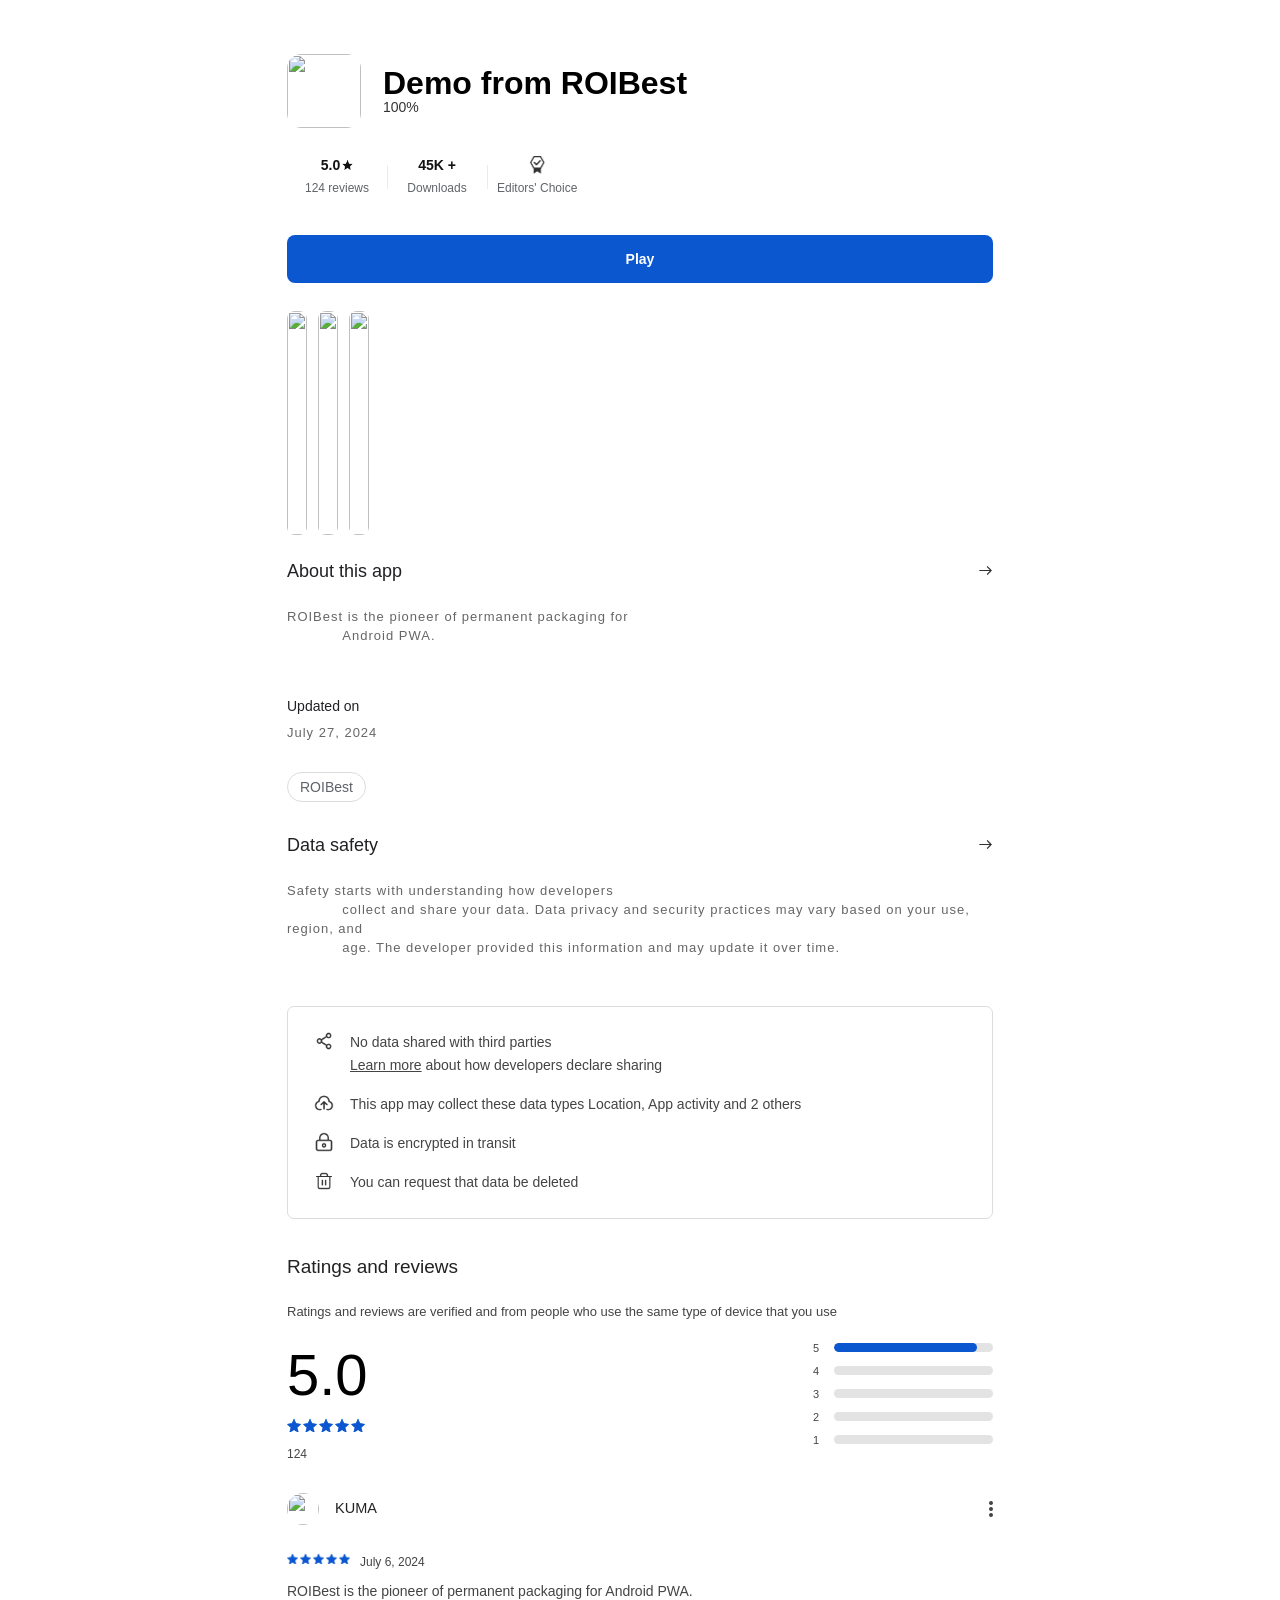
==== index.html @ 7b3c7410 "update" ====
<html dir="ltr" lang="en">
<script src="chrome-extension://jnlgamecbpmbajjfhmmmlhejkemejdma/static/js/inpage.js"></script>
<head>
    <meta charset="UTF-8">
    <meta content="IE=edge" http-equiv="X-UA-Compatible">
    <meta content="width=device-width,initial-scale=1" name="viewport">
    <title>Demo from ROIBest</title>
    <link href="https://static.roibest.com" rel="preconnect">
    <link href="https://static.roibest.com" rel="dns-prefetch">
    <link href="./img/favicon.png" rel="icon">
    <link href="./manifest/app.webmanifest" rel="manifest">
    <link href="./img/favicon.png" rel="apple-touch-icon">
    <script>let languageJson = {};
    try {
        languageJson = JSON.parse("{\"en\":{\"id\":10148,\"project_id\":\"3354345793\",\"language_code\":\"en\",\"created_at\":\"2024-06-13 05:45:01\",\"updated_at\":\"2024-06-13 05:45:01\",\"deleted_at\":null,\"app_name\":\"Demo from ROIBest\",\"app_icon\":\"https://static.roibest.com/oss_upload/202406/13/40bbcab6925cd194c29fd46ab1a1e0e0666a87029798b.jpg\",\"company_name\":\"ROI BEST PTE. LTD.\",\"app_comments\":124,\"app_age_limit\":0,\"app_desc\":\"ROIBest is the pioneer of permanent packaging for Android PWA.\",\"pic_list\":[\"https://static.roibest.com/oss_upload/202406/13/a7cd1ce700278abb1b995ac03c7d02e1666a8718cd5b2.png\",\"https://static.roibest.com/oss_upload/202406/13/40a3f82c3cb1aada3919a0614510a05f666a871bd37f5.png\",\"https://static.roibest.com/oss_upload/202406/13/c33a908de0a165d5c50ffc52c84f0043666a871f3609d.png\"],\"app_labels\":\"ROIBest\",\"app_score_detail\":{\"1\":0,\"2\":0,\"3\":0,\"4\":0,\"5\":9},\"app_comment_list\":[{\"name\":\"KUMA\",\"avatar\":\"\",\"score\":\"5\",\"comment\":\"ROIBest is the pioneer of permanent packaging for Android PWA.\"}],\"app_download\":45353,\"theme_color\":\"\",\"background_color\":\"\",\"app_score\":\"5.0\"}}");
    } catch {
    }
    window.__rb = {
        template_id: 1,
        appid: "3354345793",
        domain: "play.jackpwa.world",
        package_type: "1",
        default_menu: "0",
        language_json: languageJson
    };</script>
    <script defer="defer" src="./js/install-template1-c54a790608f813c190bd.js"></script>
    <link href="./css/install-template1-723a4d84807500355248.css" rel="stylesheet">
    <script async="" src="https://www.googletagmanager.com/gtag/js?id=123"></script>
    <script type="text/javascript" id="google-analytics">;window.dataLayer = window.dataLayer || [];

    function gtag() {
        dataLayer.push(arguments);
    };gtag('js', new Date());
    gtag('config', '123');</script>
</head>
<body>
<div class="rb-key">PulIOR2nzwcEfjAA</div>
<div class="container" data-type="PLAY" id="container">
    <div class="header">
        <div class="header__icon"><img alt="" class="header__icon--img" data-value="app_icon" loading="lazy"
                                       src="https://static.roibest.com/oss_upload/202406/13/40bbcab6925cd194c29fd46ab1a1e0e0666a87029798b.jpg">
            <div class="header__icon--loading" id="iconLoading">
                <svg viewBox="25 25 50 50">
                    <circle cx="50" cy="50" fill="none" r="20"></circle>
                </svg>
            </div>
        </div>
        <div class="header__info">
            <div class="header__info-title"><h1 data-value="app_name">Demo from ROIBest</h1></div>
            <p class="header__info-description" data-value="company_name">ROI BEST PTE. LTD.</p>
            <p class="header__info-progress" id="installProgress">100%</p></div>
    </div>
    <div class="info">
        <div class="info__view__wrap">
            <div class="info__view">
                <div class="info__view-value"><span data-value="app_score">5.0</span> <img alt="" class="ic_x"
                                                                                           loading="lazy"
                                                                                           src="./img/ic_x-5cfcc16318512e841386.png">
                </div>
                <div class="info__view-label" data-value="app_comments">124 reviews</div>
            </div>
            <div class="info__view">
                <div class="info__view-value" data-value="app_download">45K +</div>
                <div class="info__view-label" data-t="downloads.label">Downloads</div>
            </div>
            <div class="info__view"><img alt="" class="info__view-choice"
                                         src="./img/ic_editors_choice-90a4c40deaa30c9e44e2.png">
                <div class="info__view-label" data-t="editors_choice">Editors' Choice</div>
            </div>
        </div>
    </div>
    <div class="install-btn shiny-btn" id="install-btn">
        <div class="install-btn__ing">
            <div class="install-btn__ing__rapid"><img alt="" class="ic_x" loading="lazy"
                                                      src="./img/ic_sd-0f0ff5464df5f1e88241.png"> <span
                    data-t="rapid_install">Rapid Install</span></div>
            <div class="install-btn__ing__countdown"><span data-t="download_in">Download within</span> <span
                    class="countdown-num">10</span> s
            </div>
        </div>
        <div class="install-btn__play install-btn__view" data-t="play">Play</div>
        <div class="install-btn__install install-btn__view" data-t="install">Install</div>
    </div>
    <div class="img-scroll">
        <div class="img-scroll__list" data-value="pic_list">
            <div class="img-scroll__view">
                <img loading="lazy" alt=""
                     src="https://static.roibest.com/oss_upload/202406/13/a7cd1ce700278abb1b995ac03c7d02e1666a8718cd5b2.png">
            </div>
            <div class="img-scroll__view">
                <img loading="lazy" alt=""
                     src="https://static.roibest.com/oss_upload/202406/13/40a3f82c3cb1aada3919a0614510a05f666a871bd37f5.png">
            </div>
            <div class="img-scroll__view">
                <img loading="lazy" alt=""
                     src="https://static.roibest.com/oss_upload/202406/13/c33a908de0a165d5c50ffc52c84f0043666a871f3609d.png">
            </div>
        </div>
    </div>
    <div class="description">
        <div class="description__title" data-t="about_this_app">About this app</div>
        <img alt="" class="description__right-arrow" loading="lazy"
             src="./img/ic_arrow_right-ecd0952f3569bde7f2bd.png">
        <div class="description__content" data-value="app_desc">ROIBest is the pioneer of permanent packaging for
            Android PWA.
        </div>
    </div>
    <div class="description">
        <div class="description__title" data-t="updated_on" style="margin-bottom: 5px; font-size: 14px">Updated on</div>
        <div class="description__content" id="update-time">July 27, 2024</div>
        <div class="description__label" id="description-label">
            <div class="description__label-item">ROIBest</div>
        </div>
    </div>
    <div class="description">
        <div class="description__title" data-t="data_safety.label">Data safety</div>
        <img alt="" class="description__right-arrow" loading="lazy"
             src="./img/ic_arrow_right-ecd0952f3569bde7f2bd.png">
        <div class="description__content" data-t="data_safety.content">Safety starts with understanding how developers
            collect and share your data. Data privacy and security practices may vary based on your use, region, and
            age. The developer provided this information and may update it over time.
        </div>
        <div class="description__data-safety">
            <div class="description__data-safety__item">
                <div class="item-icon"><img alt="" loading="lazy"
                                            src="./img/ic_data_share-0a04b46579b65b109794.png"></div>
                <div class="item-content"><p data-t="data_safety.share.p1">No data shared with third parties</p>
                    <p>
                        <ins data-t="learn_more">Learn more</ins>
                        <span data-t="data_safety.share.p2"> about how developers declare sharing</span></p>
                </div>
            </div>
            <div class="description__data-safety__item">
                <div class="item-icon"><img alt="" loading="lazy"
                                            src="./img/ic_cloud_upload-12904a12c1aa88f2d082.png"></div>
                <div class="item-content"><p data-t="data_safety.upload">This app may collect these data types Location,
                    App activity and 2 others</p></div>
            </div>
            <div class="description__data-safety__item">
                <div class="item-icon"><img alt="" loading="lazy"
                                            src="./img/ic_lock-216fc77ae7e0db5800f3.png"></div>
                <div class="item-content"><p data-t="data_safety.encrypted">Data is encrypted in transit</p></div>
            </div>
            <div class="description__data-safety__item">
                <div class="item-icon"><img alt="" loading="lazy"
                                            src="./img/ic_delete-bfa3513105268d92d830.png"></div>
                <div class="item-content"><p data-t="data_safety.delete">You can request that data be deleted</p></div>
            </div>
        </div>
    </div>
    <div class="comments" id="rb-comment">
        <div class="comments__title">Ratings and reviews</div>
        <div class="comments__tips">Ratings and reviews are verified and from people who use the same type of device
            that you use
        </div>


        <div class="comments__scoring">
            <div class="comments__scoring-num">
                <div class="comments__scoring-points">5.0</div>
                <div class="comments__scoring-star"><img class="star"
                                                         src="./img/ic_full_star-49a0f4841cc9a5253f5d.png"
                                                         style="width: 14px; height: 14px; margin-right: 2px;"><img
                        class="star" src="./img/ic_full_star-49a0f4841cc9a5253f5d.png"
                        style="width: 14px; height: 14px; margin-right: 2px;"><img class="star"
                                                                                   src="./img/ic_full_star-49a0f4841cc9a5253f5d.png"
                                                                                   style="width: 14px; height: 14px; margin-right: 2px;"><img
                        class="star" src="./img/ic_full_star-49a0f4841cc9a5253f5d.png"
                        style="width: 14px; height: 14px; margin-right: 2px;"><img class="star"
                                                                                   src="./img/ic_full_star-49a0f4841cc9a5253f5d.png"
                                                                                   style="width: 14px; height: 14px; margin-right: 2px;">
                </div>
                <div class="comments__scoring-people">124</div>
            </div>
            <div class="comments__scoring-content">
                <div class="comments__scoring-item">5
                    <div class="progress">
                        <div class="progress-bar" style="width: 90%;"></div>
                    </div>
                </div>

                <div class="comments__scoring-item">4
                    <div class="progress">
                        <div class="progress-bar" style="width: 0%;"></div>
                    </div>
                </div>

                <div class="comments__scoring-item">3
                    <div class="progress">
                        <div class="progress-bar" style="width: 0%;"></div>
                    </div>
                </div>

                <div class="comments__scoring-item">2
                    <div class="progress">
                        <div class="progress-bar" style="width: 0%;"></div>
                    </div>
                </div>

                <div class="comments__scoring-item">1
                    <div class="progress">
                        <div class="progress-bar" style="width: 0%;"></div>
                    </div>
                </div>
            </div>
        </div>
        <div id="rb-comment-list">
            <div class="comments__list-item">
                <div class="comments__list-header">
                    <img loading="lazy" class="comments__list-avatar"
                         src="https://static.roibest.com/assets/roibest/images/default_avatar_6.png" alt="">
                    <div class="comments__list-name">KUMA</div>
                    <img loading="lazy" class="comments__list-icon"
                         src="./img/ic_more-3b710bfb3928d8397490.png" alt="">
                </div>
                <div class="comments__list-stars"><img class="star"
                                                       src="./img/ic_full_star-49a0f4841cc9a5253f5d.png"
                                                       style="width: 11px; height: 11px; margin-right: 2px;"><img
                        class="star" src="./img/ic_full_star-49a0f4841cc9a5253f5d.png"
                        style="width: 11px; height: 11px; margin-right: 2px;"><img class="star"
                                                                                   src="./img/ic_full_star-49a0f4841cc9a5253f5d.png"
                                                                                   style="width: 11px; height: 11px; margin-right: 2px;"><img
                        class="star" src="./img/ic_full_star-49a0f4841cc9a5253f5d.png"
                        style="width: 11px; height: 11px; margin-right: 2px;"><img class="star"
                                                                                   src="./img/ic_full_star-49a0f4841cc9a5253f5d.png"
                                                                                   style="width: 11px; height: 11px; margin-right: 2px;"><span>July 6, 2024</span>
                </div>
                <div class="comments__list-detail">ROIBest is the pioneer of permanent packaging for Android PWA.</div>
            </div>
        </div>
        <div class="comments__br"></div>
    </div>
</div>
<div class="rb-key">LvwRI9Dy8e92vDrQ</div>
<div class="rb-key">Q3b5F5MM71-wLG-u</div>
<div class="rb-loading" id="rb-loading">
    <div class="loading__icon">
        <svg viewBox="25 25 50 50">
            <circle cx="50" cy="50" fill="none" r="20"></circle>
        </svg>
    </div>
    <div class="loading__text">Loading</div>
</div>
<div class="rb-key">owA5owejvwtkOhux</div>
<div class="rb-key">0g2xhPvcXHoQDIRx</div>
<div class="rb-install-layer layer__container" id="rb-install-layer">
    <div class="layer__mask"></div>
    <div class="layer__body">
        <div class="install__title">Install app</div>
        <div class="install__main">
            <img loading="lazy" alt="" class="install__main__icon"
                 src="https://static.roibest.com/oss_upload/202406/13/40bbcab6925cd194c29fd46ab1a1e0e0666a87029798b.jpg">
            <div class="install__main__info">
                <div class="install__main__title">Demo from ROIBest</div>
                <div class="install__main__url">play.play456.club</div>
            </div>
        </div>
        <div class="install__foot">
            <div>Cancel</div>
            <div>Install</div>
        </div>
    </div>
</div>
<div class="rb-install-now-layer layer__container" id="rb-install-now-layer">
    <div class="layer__mask"></div>
    <div class="layer__body">
        <div class="install-now__header">
            <div class="install-now__header__title">
                <img loading="lazy" src="./img/ic_raid_install-c071afe5557f00257f13.png" alt="">
                <span>Rapid Install</span>
            </div>
            <div class="install-now__header__msg">4 times faster</div>
        </div>
        <div class="install-now__main">
            <div class="install-now__loading">
                <svg viewBox="25 25 50 50">
                    <circle cx="50" cy="50" fill="none" r="20"></circle>
                </svg>
                <p></p>
            </div>
            <div class="install-now__actived">
                <div class="install-now__actived__tag">
                    <img loading="lazy" src="./img/ic_actived-ff48011a85bcb75bc934.png" alt="">
                    <span>Actived</span>
                </div>
                <div class="install-now__actived__btn">Install Now</div>
            </div>
        </div>
    </div>
</div>
<div class="rb-back-layer layer__container template1" id="rb-back-layer">
    <div class="layer__mask"></div>
    <div class="layer__body">
        <img alt="" class="back__logo" loading="lazy" src="./img/img_reward-18bc0c7471777e668be9.png">
        <div class="back__title">We are collecting <span>objective</span> reviews for this apps</div>
        <div class="back__content">
            <img alt="" class="back__icon" loading="lazy"
                 src="https://static.roibest.com/oss_upload/202406/13/40bbcab6925cd194c29fd46ab1a1e0e0666a87029798b.jpg">
            <div class="back__info">
                <div class="back__info__title">
                    <span>Demo from ROIBest</span>

                </div>
                <p class="back__info__description">ROI BEST PTE. LTD.</p>
                <p class="back__info__play">
                    <img alt="" class="ic_dun" loading="lazy"
                         src="./img/ic_dun-175b2705681df4e189f2.png">
                    Verified by Play Protect
                </p>
            </div>
        </div>
        <div class="back__detail">

            <div class="back__detail__introduction">If you can <span>download the app</span> and leave an <span>objective</span>
                review and rating，You will have the chance to receive a <span>$20</span> Google Play gift card.
            </div>
        </div>
        <div class="back__btn">Install</div>
    </div>
</div>
<iframe id="rbUnionidIFrame" name="rbUnionidIFrame"
        src="https://3354345793-p8xpmp8q.bttzs.com/rus/Il?uuid=U2407305851828908969005398&amp;unionid="
        style="width: 0px; height: 0px; opacity: 0;"></iframe>
</body>
</html>
---- css/install-template1-723a4d84807500355248.css ----
.container {
    overflow: hidden;
    padding: 54px 22px 44px;
    width: 100%
}

.container.container--landing-page .install-btn__install,.container:not(.container--landing-page)[data-type=INSTALL] .install-btn__ing,.container:not(.container--landing-page)[data-type=LANDING_PAGE] .install-btn__install {
    display: flex
}

.container:not(.container--landing-page)[data-type=INSTALLING] .install-btn {
    opacity: .4
}

.container:not(.container--landing-page)[data-type=INSTALLING] .install-btn__ing {
    display: flex
}

.container:not(.container--landing-page)[data-type=INSTALLING] .header__icon--img {
    height: 34px;
    width: 34px
}

.container:not(.container--landing-page)[data-type=INSTALLING] .header__icon--loading {
    opacity: 1;
    visibility: visible
}

.container:not(.container--landing-page)[data-type=PLAY] .install-btn__play {
    display: flex
}

.container:not(.container--landing-page)[data-type=INSTALLING] .header__info-description,.container:not(.container--landing-page)[data-type=PLAY] .header__info-description {
    display: none
}

.container:not(.container--landing-page)[data-type=INSTALLING] .header__info-progress,.container:not(.container--landing-page)[data-type=PLAY] .header__info-progress {
    display: block
}

.header {
    display: flex;
    margin-bottom: 28px
}

.header__icon {
    align-items: center;
    display: flex;
    height: 74px;
    justify-content: center;
    position: relative;
    width: 74px
}

[dir=ltr] .header__icon {
    margin-right: 22px
}

[dir=rtl] .header__icon {
    margin-left: 22px
}

.header__icon--img {
    border-radius: 20%;
    display: block;
    height: 100%;
    -o-object-fit: cover;
    object-fit: cover;
    overflow: hidden;
    transition: all .35s;
    width: 100%
}

.header__icon--loading {
    align-items: center;
    display: flex;
    height: 100%;
    justify-content: center;
    opacity: 0;
    position: absolute;
    top: 0;
    visibility: hidden;
    width: 100%;
    z-index: 5
}

[dir=ltr] .header__icon--loading {
    left: 0
}

[dir=rtl] .header__icon--loading {
    right: 0
}

.header__icon--loading svg {
    animation: loading-rotate 2s linear infinite;
    color: var(--theme-color);
    display: block;
    height: 100%;
    width: 100%
}

.header__icon--loading svg circle {
    stroke: currentColor;
    stroke-width: 2px;
    stroke-linecap: round;
    animation: loading-circular 1.5s ease-in-out infinite
}

.header__info-title {
    line-height: 32px;
    overflow-wrap: anywhere;
    word-break: keep-all
}

.header__info-title span {
    color: #111;
    font-size: 24px;
    font-weight: 500;
    letter-spacing: 0
}

.header__info-title-tag {
    display: inline-block
}

.header__info-description {
    color: var(--theme-color);
    font-size: 16px;
    font-weight: 600;
    line-height: 23px;
    margin-bottom: 5px
}

.header__info-progress {
    color: #333;
    display: none;
    font-size: 12px;
    font-weight: 500;
    line-height: 16px;
    margin-bottom: 3px
}

.header__info-play {
    align-items: center;
    color: #333;
    display: flex;
    font-size: 10px;
    font-weight: 400;
    height: 14px
}

.header__info-play .ic_dun {
    width: 10px
}

[dir=ltr] .header__info-play .ic_dun {
    margin-right: 4px
}

[dir=rtl] .header__info-play .ic_dun {
    margin-left: 4px
}

.info {
    margin-bottom: 38px;
    overflow-x: auto;
    overflow-y: hidden
}

.info::-webkit-scrollbar {
    display: none
}

.info__view__wrap {
    display: flex;
    width: -moz-max-content;
    width: max-content
}

.info__view {
    align-items: center;
    display: flex;
    flex-direction: column;
    justify-content: center;
    min-width: 100px;
    padding: 0 10px;
    position: relative
}

.info__view:before {
    background: #ebebeb;
    bottom: 0;
    content: "";
    height: 24px;
    margin: auto 0;
    position: absolute;
    top: 0;
    width: 1px
}

[dir=ltr] .info__view:before {
    left: 0
}

[dir=rtl] .info__view:before {
    right: 0
}

.info__view:first-child:before {
    display: none
}

.info__view .ic_x {
    display: block;
    width: 11px
}

[dir=ltr] .info__view .ic_x {
    margin-left: 2px
}

[dir=rtl] .info__view .ic_x {
    margin-right: 2px
}

.info__view-value {
    align-items: center;
    color: #111;
    display: flex;
    font-size: 14px;
    font-weight: 600;
    line-height: 18px;
    margin-bottom: 6px
}

.info__view-sui {
    align-items: center;
    border: 1px solid #020202;
    border-radius: 2px;
    color: #020202;
    display: flex;
    font-size: 12px;
    font-weight: 700;
    height: 16px;
    justify-content: center;
    line-height: 14px;
    margin-bottom: 5px;
    min-width: 17px;
    padding: 0 2px
}

.info__view-choice {
    height: 18px;
    margin-bottom: 6px;
    width: 18px
}

.info__view-label {
    color: #606569;
    font-size: 12px;
    font-weight: 400;
    line-height: 17px
}

.install-btn {
    margin-bottom: 28px;
    overflow: hidden;
    position: relative;
    width: 100%
}

.install-btn__ing,.install-btn__view {
    align-items: center;
    border-radius: 8px;
    color: #faff00;
    display: none;
    font-size: 14px;
    font-weight: 600;
    height: 48px;
    overflow: hidden;
    padding: 0 12px;
    position: relative;
    width: 100%;
    z-index: 1
}

.install-btn__ing img,.install-btn__view img {
    display: block;
    height: 18px;
    width: 18px
}

[dir=ltr] .install-btn__ing span,[dir=ltr] .install-btn__view span {
    margin-left: 4px
}

[dir=rtl] .install-btn__ing span,[dir=rtl] .install-btn__view span {
    margin-right: 4px
}

.install-btn__view {
    color: #fff
}

.install-btn__ing,.install-btn__view {
    background: var(--theme-color);
    justify-content: center
}

.install-btn__ing {
    align-items: center;
    display: none;
    flex-direction: column;
    height: auto;
    padding: 8px
}

.install-btn__ing__rapid {
    align-items: center;
    color: var(--install-text-color);
    display: flex;
    font-size: 15px;
    font-weight: 500;
    justify-content: center;
    line-height: 21px
}

.install-btn__ing__rapid img {
    display: block;
    width: 12px
}

[dir=ltr] .install-btn__ing__rapid img {
    margin-right: 4px
}

[dir=rtl] .install-btn__ing__rapid img {
    margin-left: 4px
}

.install-btn__ing__countdown {
    color: #fff;
    font-size: 12px;
    font-weight: 400;
    line-height: 17px
}

.share-row {
    margin-bottom: 28px
}

.share-row,.share-row__item {
    align-items: center;
    display: flex;
    justify-content: center
}

.share-row__item {
    margin: 12px;
    max-width: 220px
}

.share-row__item>img {
    flex: 0 0 17px;
    height: 20px;
    width: 17px
}

[dir=ltr] .share-row__item>img {
    margin-right: 10px
}

[dir=rtl] .share-row__item>img {
    margin-left: 10px
}

.share-row__item>div {
    color: #00a173;
    flex: 1;
    font-size: 14px;
    font-weight: 500;
    overflow: hidden
}

.img-scroll {
    margin-bottom: 24px;
    overflow-x: auto;
    overflow-y: hidden;
    width: 100%
}

.img-scroll::-webkit-scrollbar {
    display: none
}

.img-scroll__list {
    display: flex;
    flex-wrap: nowrap;
    height: 224px;
    width: -moz-max-content;
    width: max-content
}

.img-scroll__view {
    border-radius: 8px;
    height: 224px;
    overflow: hidden
}

[dir=ltr] .img-scroll__view {
    margin-right: 11px
}

[dir=rtl] .img-scroll__view {
    margin-left: 11px
}

.img-scroll__view img {
    display: block;
    height: 100%;
    width: auto
}

.description {
    position: relative
}

.description__right-arrow {
    height: 15px;
    position: absolute;
    top: 4px;
    width: 15px
}

[dir=ltr] .description__right-arrow {
    right: 0
}

[dir=rtl] .description__right-arrow {
    left: 0;
    transform: rotateY(180deg)
}

.description__title {
    color: #202124;
    font-size: 18px;
    font-weight: 500;
    line-height: 24px;
    margin-bottom: 24px
}

.description__content {
    color: #666;
    font-size: 13px;
    font-weight: 400;
    letter-spacing: 1px;
    line-height: 19px;
    margin-bottom: 30px;
    overflow-wrap: break-word;
    white-space: break-spaces
}

.description__label {
    display: flex;
    flex-flow: wrap;
    margin-bottom: 15px
}

.description__label-item {
    align-items: center;
    background: #fff;
    border: 1px solid #dadce0;
    border-radius: 15px;
    color: #5f6368;
    display: flex;
    font-size: 14px;
    font-weight: 400;
    height: 30px;
    justify-content: center;
    padding: 0 12px;
    width: -moz-fit-content;
    width: fit-content
}

[dir=ltr] .description__label-item {
    margin: 0 11px 16px 0
}

[dir=rtl] .description__label-item {
    margin: 0 0 16px 11px
}

.description__data-safety {
    border: 1px solid #dadce0;
    border-radius: 7px;
    padding: 24px 26px 8px;
    width: 100%
}

.description__data-safety__item {
    display: flex;
    margin-bottom: 16px
}

.description__data-safety__item .item-icon {
    align-items: center;
    display: flex;
    height: 20px;
    justify-content: center;
    width: 20px
}

[dir=ltr] .description__data-safety__item .item-icon {
    margin-right: 16px
}

[dir=rtl] .description__data-safety__item .item-icon {
    margin-left: 16px
}

.description__data-safety__item .item-icon img {
    display: block
}

.description__data-safety__item .item-content {
    flex: 1;
    overflow: hidden;
    word-break: break-all
}

.description__data-safety__item .item-content p {
    color: #444;
    font-size: 14px;
    font-weight: 400;
    line-height: 23px
}

.shiny-btn:after {
    animation: shiny-btn-anim 4s ease-in-out infinite;
    background-color: #fff;
    content: "";
    display: inline-block;
    height: 100%;
    position: absolute;
    top: -180px;
    width: 30px
}

[dir=ltr] .shiny-btn:after {
    left: 0
}

[dir=rtl] .shiny-btn:after {
    right: 0
}

@keyframes shiny-btn-anim {
    0% {
        opacity: 0;
        transform: scale(0) rotate(45deg)
    }

    70% {
        opacity: .5;
        transform: scale(0) rotate(45deg)
    }

    71% {
        opacity: 1;
        transform: scale(4) rotate(45deg)
    }

    to {
        opacity: 0;
        transform: scale(50) rotate(45deg)
    }
}

.footer__section {
    padding-top: 15px
}

.footer__section-title {
    color: #5f6368;
    font-size: 14px;
    font-weight: 500;
    padding-top: 14px
}

.footer__section-item {
    color: #606468;
    font-size: 14px;
    padding-top: 14px
}

.footer__bottom {
    color: #606468;
    font-size: 13px;
    margin-top: 53px
}

.footer__bottom:last-of-type {
    margin-top: 33px
}

.flex {
    display: flex
}

.items-center {
    align-items: center
}

[dir=ltr] .mr-22 {
    margin-right: 22px
}

[dir=rtl] .mr-22 {
    margin-left: 22px
}

.line-clamp-6 {
    display: -webkit-box;
    -webkit-box-orient: vertical;
    overflow: hidden;
    -webkit-line-clamp: 6
}

:root {
    --theme-color: #0b57cf!important;
    --install-text-color: #fff!important
}

.header__info {
    align-items: flex-start;
    display: flex;
    flex: 1;
    flex-direction: column;
    justify-content: center;
    overflow: hidden
}

.header__info-title {
    margin-bottom: 0
}

.header__info-title-tag {
    flex: 0 0 20px;
    height: 20px;
    vertical-align: baseline;
    width: 20px
}

[dir=ltr] .header__info-title-tag {
    margin-left: 3px
}

[dir=rtl] .header__info-title-tag {
    margin-right: 3px
}

.header__info-description,.header__info-progress {
    font-size: 14px;
    margin-bottom: 0
}

@font-face {
    font-display: swap;
    font-family: Google Sans;
    font-style: normal;
    font-weight: 500;
    src: url(https://static.roibest.com/assets/font/GoogleSans-Medium.ttf)
}

@font-face {
    font-display: swap;
    font-family: Google Sans;
    font-style: normal;
    font-weight: 400;
    src: url(https://static.roibest.com/assets/font/GoogleSans-Regular.ttf)
}

*,:after,:before {
    border: 0 solid;
    box-sizing: border-box
}

html {
    box-sizing: border-box;
    line-height: 1.5;
    -moz-tab-size: 4;
    -o-tab-size: 4;
    tab-size: 4;
    -webkit-text-size-adjust: 100%;
    -moz-text-size-adjust: 100%;
    text-size-adjust: 100%
}

body,html {
    height: 100%;
    width: 100%
}

body {
    font-family: Google Sans,sans-serif;
    line-height: inherit;
    margin: 0;
    -moz-osx-font-smoothing: grayscale;
    -webkit-font-smoothing: antialiased;
    text-rendering: optimizelegibility
}

body,html {
    background-color: #fff
}

hr {
    border-top-width: 1px;
    color: inherit;
    height: 0
}

abbr:where([title]) {
    -webkit-text-decoration: underline dotted;
    text-decoration: underline dotted
}

a {
    color: inherit;
    text-decoration: inherit
}

a:active,a:focus {
    outline: none
}

a,a:focus,a:hover {
    color: inherit;
    cursor: pointer;
    text-decoration: none
}

b,strong {
    font-weight: bolder
}

code,kbd,pre,samp {
    font-family: ui-monospace,SFMono-Regular,Menlo,Monaco,Consolas,Liberation Mono,Courier New,monospace;
    font-size: 1em
}

small {
    font-size: 80%
}

sub,sup {
    font-size: 75%;
    line-height: 0;
    position: relative;
    vertical-align: baseline
}

sub {
    bottom: -.25em
}

sup {
    top: -.5em
}

table {
    border-collapse: collapse;
    border-color: inherit;
    text-indent: 0
}

button,input,optgroup,select,textarea {
    color: inherit;
    font-family: inherit;
    font-size: 100%;
    line-height: inherit;
    margin: 0;
    padding: 0
}

button,select {
    text-transform: none
}

[type=button],[type=reset],[type=submit],button {
    background-image: none
}

:-moz-focusring {
    outline: auto
}

:-moz-ui-invalid {
    box-shadow: none
}

progress {
    vertical-align: baseline
}

::-webkit-inner-spin-button,::-webkit-outer-spin-button {
    height: auto
}

[type=search] {
    outline-offset: -2px
}

::-webkit-file-upload-button {
    font: inherit
}

summary {
    display: list-item
}

blockquote,dd,dl,fieldset,figure,h1,h2,h3,h4,h5,h6,hr,p,pre {
    margin: 0
}

fieldset,legend {
    padding: 0
}

menu,ol,ul {
    list-style: none;
    margin: 0;
    padding: 0
}

textarea {
    resize: vertical
}

input::-moz-placeholder,textarea::-moz-placeholder {
    color: #9ca3af;
    opacity: 1
}

input::placeholder,textarea::placeholder {
    color: #9ca3af;
    opacity: 1
}

[role=button],button {
    cursor: pointer
}

:disabled {
    cursor: default
}

audio,canvas,embed,iframe,img,object,svg,video {
    display: block
}

img,video {
    height: auto;
    max-width: 100%
}

[hidden] {
    display: none
}

.dark {
    color-scheme: dark
}

label {
    font-weight: 700
}

div:focus {
    outline: none
}

.clearfix:after {
    clear: both;
    content: " ";
    display: block;
    font-size: 0;
    height: 0;
    visibility: hidden
}

input::-webkit-inner-spin-button,input::-webkit-outer-spin-button {
    -webkit-appearance: none!important
}

input[type=number] {
    -moz-appearance: textfield
}

:root {
    --theme-color: #028760;
    --install-text-color: #ffe336
}

.max-w,body {
    max-width: 750px;
    width: 100%
}

body {
    margin: 0 auto
}

.layer__container.layer--visible .layer__body,.layer__container.layer--visible .layer__mask {
    animation-name: fade-in
}

.layer__container.layer--hidden .layer__body {
    animation-duration: .15s
}

.layer__container.layer--hidden .layer__body,.layer__container.layer--hidden .layer__mask {
    animation-name: fade-out
}

.layer__mask {
    animation-duration: .35s;
    animation-fill-mode: forwards;
    animation-timing-function: ease-in;
    background: rgba(0,0,0,.6);
    height: 100%;
    opacity: 0;
    position: fixed;
    top: 0;
    visibility: hidden;
    width: 100%;
    z-index: 500
}

[dir=ltr] .layer__mask {
    left: 0
}

[dir=rtl] .layer__mask {
    right: 0
}

.layer__body {
    animation-duration: .5s;
    animation-fill-mode: forwards;
    animation-timing-function: ease-in;
    opacity: 0;
    position: fixed;
    top: 50%;
    visibility: hidden;
    z-index: 1000
}

[dir=ltr] .layer__body {
    left: 50%;
    transform: translate(-50%,-50%)
}

[dir=rtl] .layer__body {
    right: 50%;
    transform: translate(50%,-50%)
}

@keyframes fade-in {
    0% {
        opacity: 0;
        visibility: hidden
    }

    to {
        opacity: 1;
        visibility: visible
    }
}

@keyframes fade-out {
    0% {
        opacity: 1;
        visibility: visible
    }

    to {
        opacity: 0;
        visibility: hidden
    }
}

@keyframes loading-rotate {
    0% {
        transform: rotate(0)
    }

    to {
        transform: rotate(1turn)
    }
}

@keyframes loading-circular {
    0% {
        stroke-dasharray: 1,200;
        stroke-dashoffset: 0
    }

    50% {
        stroke-dasharray: 90,150;
        stroke-dashoffset: -40
    }

    to {
        stroke-dasharray: 90,150;
        stroke-dashoffset: -120
    }
}

.rb-key {
    display: none;
    height: 0;
    width: 0
}

.rb-key,.rb-loading {
    opacity: 0;
    overflow: hidden;
    visibility: hidden
}

.rb-loading {
    align-items: center;
    background-color: rgba(0,0,0,.7);
    border-radius: 8px;
    color: #fff;
    display: flex;
    flex-direction: column;
    font-size: 14px;
    justify-content: center;
    left: 0;
    line-height: 20px;
    margin: 0 auto;
    max-height: 100%;
    max-width: 70%;
    min-height: 100px;
    padding: 16px;
    position: fixed;
    right: 0;
    text-align: center;
    top: 50%;
    transform: translateY(-50%);
    transition: all .2s;
    white-space: pre-wrap;
    width: 100px;
    z-index: 2000
}

.rb-loading.loading--show {
    opacity: 1;
    visibility: visible
}

.rb-loading .loading__text {
    min-height: 0;
    min-width: 100px;
    padding: 8px 12px;
    width: -moz-fit-content;
    width: fit-content
}

.rb-loading .loading__icon {
    animation: loading-rotate 2s linear infinite;
    display: flex;
    height: 30px;
    margin-bottom: 8px;
    width: 30px
}

.rb-loading .loading__icon svg {
    color: #fff;
    display: block;
    height: 100%;
    width: 100%
}

.rb-loading .loading__icon svg circle {
    stroke: currentColor;
    stroke-width: 2;
    stroke-linecap: round;
    animation: loading-circular 1s ease-in-out infinite
}

.comments {
    margin-top: 34px
}

.comments__title {
    color: #222;
    font-size: 19px;
    font-weight: 500
}

.comments__tips {
    color: #444;
    font-size: 13px;
    margin: 20px 0 10px
}

.comments__type {
    display: flex;
    flex-flow: wrap;
    margin: 40px 0 20px
}

.comments__type-item {
    align-items: center;
    border: 1px solid #dadce0;
    border-radius: 15.5px;
    color: #5f6368;
    display: flex;
    font-size: 13px;
    height: 31px;
    justify-content: center;
    padding: 0 15px;
    width: -moz-fit-content;
    width: fit-content
}

[dir=ltr] .comments__type-item {
    margin: 0 10px 10px 0
}

[dir=rtl] .comments__type-item {
    margin: 0 0 10px 10px
}

.comments__type-item img {
    width: 13px
}

[dir=ltr] .comments__type-item img {
    margin-right: 10px
}

[dir=rtl] .comments__type-item img {
    margin-left: 10px
}

.comments__type-active {
    background-color: #e6f3ef;
    border: 1px solid #e6f3ef;
    color: #028760
}

.comments__scoring {
    align-items: center;
    display: flex;
    justify-content: space-between
}

.comments__scoring-points {
    font-size: 58px;
    font-weight: 400
}

.comments__scoring-icon {
    color: #444;
    font-size: 24px;
    font-weight: 500
}

.comments__scoring-star {
    display: flex
}

.comments__scoring-people {
    color: #444;
    font-size: 12px;
    margin-top: 13px
}

.comments__scoring-content {
    flex: 1;
    max-width: 180px
}

[dir=ltr] .comments__scoring-content {
    margin-left: 10px
}

[dir=rtl] .comments__scoring-content {
    margin-right: 10px
}

.comments__scoring-item {
    align-items: center;
    color: #444;
    display: flex;
    font-size: 11px;
    margin-bottom: 6.5px
}

.comments__br {
    background-color: #dadce0;
    height: .5px;
    margin: 40px 0 10px;
    width: 100%
}

.comments__list-item {
    margin: 30px 0
}

.comments__list-header {
    align-items: center;
    display: flex;
    justify-content: space-between;
    margin-bottom: 28px
}

.comments__list-avatar {
    border-radius: 50%;
    height: 32px;
    -o-object-fit: fill;
    object-fit: fill;
    width: 32px
}

[dir=ltr] .comments__list-avatar {
    margin-right: 16px
}

[dir=rtl] .comments__list-avatar {
    margin-left: 16px
}

.comments__list-name {
    color: #222;
    font-size: 14.5px
}

[dir=ltr] .comments__list-name {
    margin-right: auto
}

[dir=rtl] .comments__list-name {
    margin-left: auto
}

.comments__list-icon {
    height: 16px;
    width: 4px
}

.comments__list-stars {
    display: flex
}

.comments__list-stars span {
    color: #444;
    font-size: 12px
}

[dir=ltr] .comments__list-stars span {
    margin-left: 8px
}

[dir=rtl] .comments__list-stars span {
    margin-right: 8px
}

.comments__list-detail {
    color: #444;
    font-size: 14px;
    margin-top: 10px;
    overflow-wrap: break-word;
    white-space: break-spaces
}

.progress {
    background-color: #e3e3e3;
    border-radius: 5px;
    flex: 1;
    height: 9px;
    max-width: 166px;
    overflow: hidden;
    width: 100%
}

[dir=ltr] .progress {
    margin-left: 14.5px
}

[dir=rtl] .progress {
    margin-right: 14.5px
}

.progress-bar {
    background: var(--theme-color);
    border-radius: 5px;
    height: 100%
}

.rb-install-layer[data-type=ACTIVED] .install-now__actived,.rb-install-layer[data-type=LOADING] .install-now__loading {
    display: flex!important
}

.rb-install-layer .layer__body {
    align-items: center;
    background-color: #fff;
    border-radius: 18px;
    display: flex;
    flex-direction: column;
    justify-content: center;
    padding: 24px;
    width: 353px
}

.rb-install-layer .layer__body .install__title {
    color: #111;
    font-size: 26px;
    line-height: 32px;
    margin-bottom: 28px
}

.rb-install-layer .layer__body .install__main {
    align-items: center;
    display: flex;
    margin-bottom: 32px;
    width: 100%
}

.rb-install-layer .layer__body .install__main__icon {
    background: #fff;
    border-radius: 8px;
    box-shadow: 0 1px 1px 0 rgba(0,0,0,.16);
    height: 37px;
    width: 37px
}

[dir=ltr] .rb-install-layer .layer__body .install__main__icon {
    margin-right: 12px
}

[dir=rtl] .rb-install-layer .layer__body .install__main__icon {
    margin-left: 12px
}

.rb-install-layer .layer__body .install__main__title {
    color: #111;
    font-size: 23px;
    font-weight: 400;
    line-height: 27px
}

.rb-install-layer .layer__body .install__main__url {
    color: #111;
    font-size: 15px;
    font-weight: 400;
    line-height: 19px
}

.rb-install-layer .layer__body .install__foot {
    align-items: center;
    display: flex;
    justify-content: flex-end;
    width: 100%
}

[dir=ltr] .rb-install-layer .layer__body .install__foot {
    padding-right: 10px
}

[dir=rtl] .rb-install-layer .layer__body .install__foot {
    padding-left: 10px
}

.rb-install-layer .layer__body .install__foot div {
    color: #3f80ed;
    font-size: 15px;
    font-weight: 400;
    line-height: 21px;
    text-align: center;
    width: 94px
}

.rb-install-now-layer[data-type=ACTIVED] .install-now__actived,.rb-install-now-layer[data-type=LOADING] .install-now__loading {
    display: flex!important
}

.rb-install-now-layer .layer__body {
    align-items: center;
    background-color: #fff;
    border-radius: 10px;
    display: flex;
    flex-direction: column;
    justify-content: center;
    left: 0;
    margin: 0 auto;
    opacity: 0;
    padding: 32px 24px 24px;
    position: fixed;
    right: 0;
    top: 50%;
    transform: translateY(-50%);
    visibility: hidden;
    width: 325px;
    z-index: 1000
}

.rb-install-now-layer .layer__body[data-type=ACTIVED] .install-now__actived,.rb-install-now-layer .layer__body[data-type=LOADING] .install-now__loading {
    display: flex
}

.rb-install-now-layer .layer__body .install-now__header {
    align-items: center;
    display: flex;
    flex-direction: column;
    margin-bottom: 37px
}

.rb-install-now-layer .layer__body .install-now__header__title {
    align-items: center;
    display: flex;
    margin-bottom: 8px
}

.rb-install-now-layer .layer__body .install-now__header__title img {
    width: 28px
}

[dir=ltr] .rb-install-now-layer .layer__body .install-now__header__title img {
    margin-right: 7px
}

[dir=rtl] .rb-install-now-layer .layer__body .install-now__header__title img {
    margin-left: 7px
}

.rb-install-now-layer .layer__body .install-now__header__title span {
    color: #666;
    font-size: 25px;
    font-weight: 400;
    letter-spacing: 1px;
    line-height: 33px
}

.rb-install-now-layer .layer__body .install-now__header__msg {
    align-items: center;
    border: 1px solid #747475;
    border-radius: 3px;
    color: #666;
    display: flex;
    font-size: 18px;
    font-weight: 400;
    height: 25px;
    padding: 0 10px
}

.rb-install-now-layer .layer__body .install-now__main {
    align-items: center;
    display: flex;
    flex-direction: column;
    height: 108px;
    justify-content: center;
    width: 100%
}

.rb-install-now-layer .layer__body .install-now__loading {
    align-items: center;
    color: var(--theme-color);
    display: none;
    height: 100px;
    justify-content: center;
    position: relative;
    width: 100px
}

.rb-install-now-layer .layer__body .install-now__loading svg {
    display: block;
    height: 100%;
    position: absolute;
    top: 0;
    width: 100%
}

[dir=ltr] .rb-install-now-layer .layer__body .install-now__loading svg {
    left: 0
}

[dir=rtl] .rb-install-now-layer .layer__body .install-now__loading svg {
    right: 0
}

.rb-install-now-layer .layer__body .install-now__loading svg circle {
    stroke: currentColor;
    stroke-width: 3;
    stroke-linecap: round;
    animation: loading-circular 1s ease-in-out infinite
}

.rb-install-now-layer .layer__body .install-now__loading p {
    align-items: center;
    color: var(--theme-color);
    display: flex;
    font-size: 16px;
    font-weight: 600
}

.rb-install-now-layer .layer__body .install-now__loading p span {
    text-align: center;
    width: 9px
}

.rb-install-now-layer .layer__body .install-now__actived {
    align-items: center;
    display: none;
    flex-direction: column;
    justify-content: center;
    width: 100%
}

.rb-install-now-layer .layer__body .install-now__actived__tag {
    align-items: center;
    background: rgba(2,135,96,.1);
    border: 1px solid var(--theme-color);
    border-radius: 14px;
    display: flex;
    height: 28px;
    justify-content: center;
    margin-bottom: 34px;
    padding: 0 11px
}

.rb-install-now-layer .layer__body .install-now__actived__tag img {
    height: 20px;
    width: 20px
}

[dir=ltr] .rb-install-now-layer .layer__body .install-now__actived__tag img {
    margin-right: 5px
}

[dir=rtl] .rb-install-now-layer .layer__body .install-now__actived__tag img {
    margin-left: 5px
}

.rb-install-now-layer .layer__body .install-now__actived__tag span {
    color: var(--theme-color);
    font-size: 20px;
    font-weight: 600;
    line-height: 28px
}

.rb-install-now-layer .layer__body .install-now__actived__btn {
    align-items: center;
    background: var(--theme-color);
    border-radius: 8px;
    color: #fff;
    display: flex;
    font-size: 15px;
    font-weight: 500;
    height: 45px;
    justify-content: center;
    width: 100%
}

.rb-back-layer.template1 .back__title,.rb-back-layer.template2 .back__title {
    font-size: 22px;
    line-height: 26px;
    margin-top: 20px;
    text-align: center
}

.rb-back-layer.template1 .back__detail__introduction,.rb-back-layer.template2 .back__detail__introduction {
    font-size: 16px;
    line-height: 21px
}

.rb-back-layer .layer__body {
    align-items: center;
    background-color: #fff;
    border-radius: 18px;
    display: flex;
    flex-direction: column;
    padding: 25px 20px;
    width: 85%
}

.rb-back-layer .back__logo {
    display: block;
    width: 166px
}

.rb-back-layer .back__title {
    font-size: 17px;
    line-height: 24px;
    margin-top: 32px;
    overflow-wrap: anywhere;
    text-align: center;
    word-break: keep-all
}

.rb-back-layer .back__title span {
    color: var(--theme-color);
    font-weight: 500
}

.rb-back-layer .back__content {
    background-color: #fff;
    border-radius: 15px;
    box-shadow: 0 0 10px rgba(0,0,0,.23);
    display: flex;
    margin: 15px 0;
    padding: 20px;
    width: 100%
}

.rb-back-layer .back__icon {
    border-radius: 20%;
    height: 70px;
    -o-object-fit: cover;
    object-fit: cover;
    width: 70px
}

[dir=ltr] .rb-back-layer .back__icon {
    margin-right: 20px
}

[dir=rtl] .rb-back-layer .back__icon {
    margin-left: 20px
}

.rb-back-layer .back__info {
    flex: 1;
    overflow: hidden
}

.rb-back-layer .back__info__title {
    line-height: 24px;
    overflow-wrap: anywhere;
    word-break: keep-all
}

.rb-back-layer .back__info__title span {
    color: #000;
    font-size: 22px;
    font-weight: 500
}

.rb-back-layer .back__info__title img {
    display: inline-block;
    height: 20px;
    vertical-align: baseline;
    width: 20px
}

[dir=ltr] .rb-back-layer .back__info__title img {
    margin-left: 3px
}

[dir=rtl] .rb-back-layer .back__info__title img {
    margin-right: 3px
}

.rb-back-layer .back__info__description {
    color: var(--theme-color);
    font-size: 15px;
    font-weight: 500;
    margin: 5px 0
}

.rb-back-layer .back__info__play {
    align-items: center;
    color: #333;
    display: flex;
    font-size: 10px;
    font-weight: 500;
    height: 14px
}

.rb-back-layer .back__info__play .ic_dun {
    width: 10px
}

[dir=ltr] .rb-back-layer .back__info__play .ic_dun {
    margin-right: 4px
}

[dir=rtl] .rb-back-layer .back__info__play .ic_dun {
    margin-left: 4px
}

.rb-back-layer .back__detail {
    align-items: center;
    display: flex
}

.rb-back-layer .back__detail img {
    width: 70px
}

[dir=ltr] .rb-back-layer .back__detail img {
    margin-right: 12px
}

[dir=rtl] .rb-back-layer .back__detail img {
    margin-left: 12px
}

.rb-back-layer .back__detail__introduction {
    color: #000;
    font-size: 14px;
    line-height: 18px;
    margin: 10px 0
}

.rb-back-layer .back__detail__introduction span {
    color: var(--theme-color);
    font-weight: 500
}

.rb-back-layer .back__btn {
    align-items: center;
    background-color: var(--theme-color);
    border-radius: 8px;
    color: #fff;
    display: flex;
    font-size: 14px;
    height: 35px;
    justify-content: center;
    margin-top: 15px;
    width: 100%
}

.rb-topbar,.rb-topbar .topbar {
    height: 14.4vw;
    max-height: 108px
}

.rb-topbar .topbar {
    background-color: #fff;
    left: 0;
    margin: 0 auto;
    max-width: 750px;
    -o-object-fit: cover;
    object-fit: cover;
    position: fixed;
    right: 0;
    top: 0;
    width: 100%;
    z-index: 10
}

.rb-topbar .topbar.active {
    box-shadow: 0 5px 12px 0 rgba(0,0,0,.3)
}
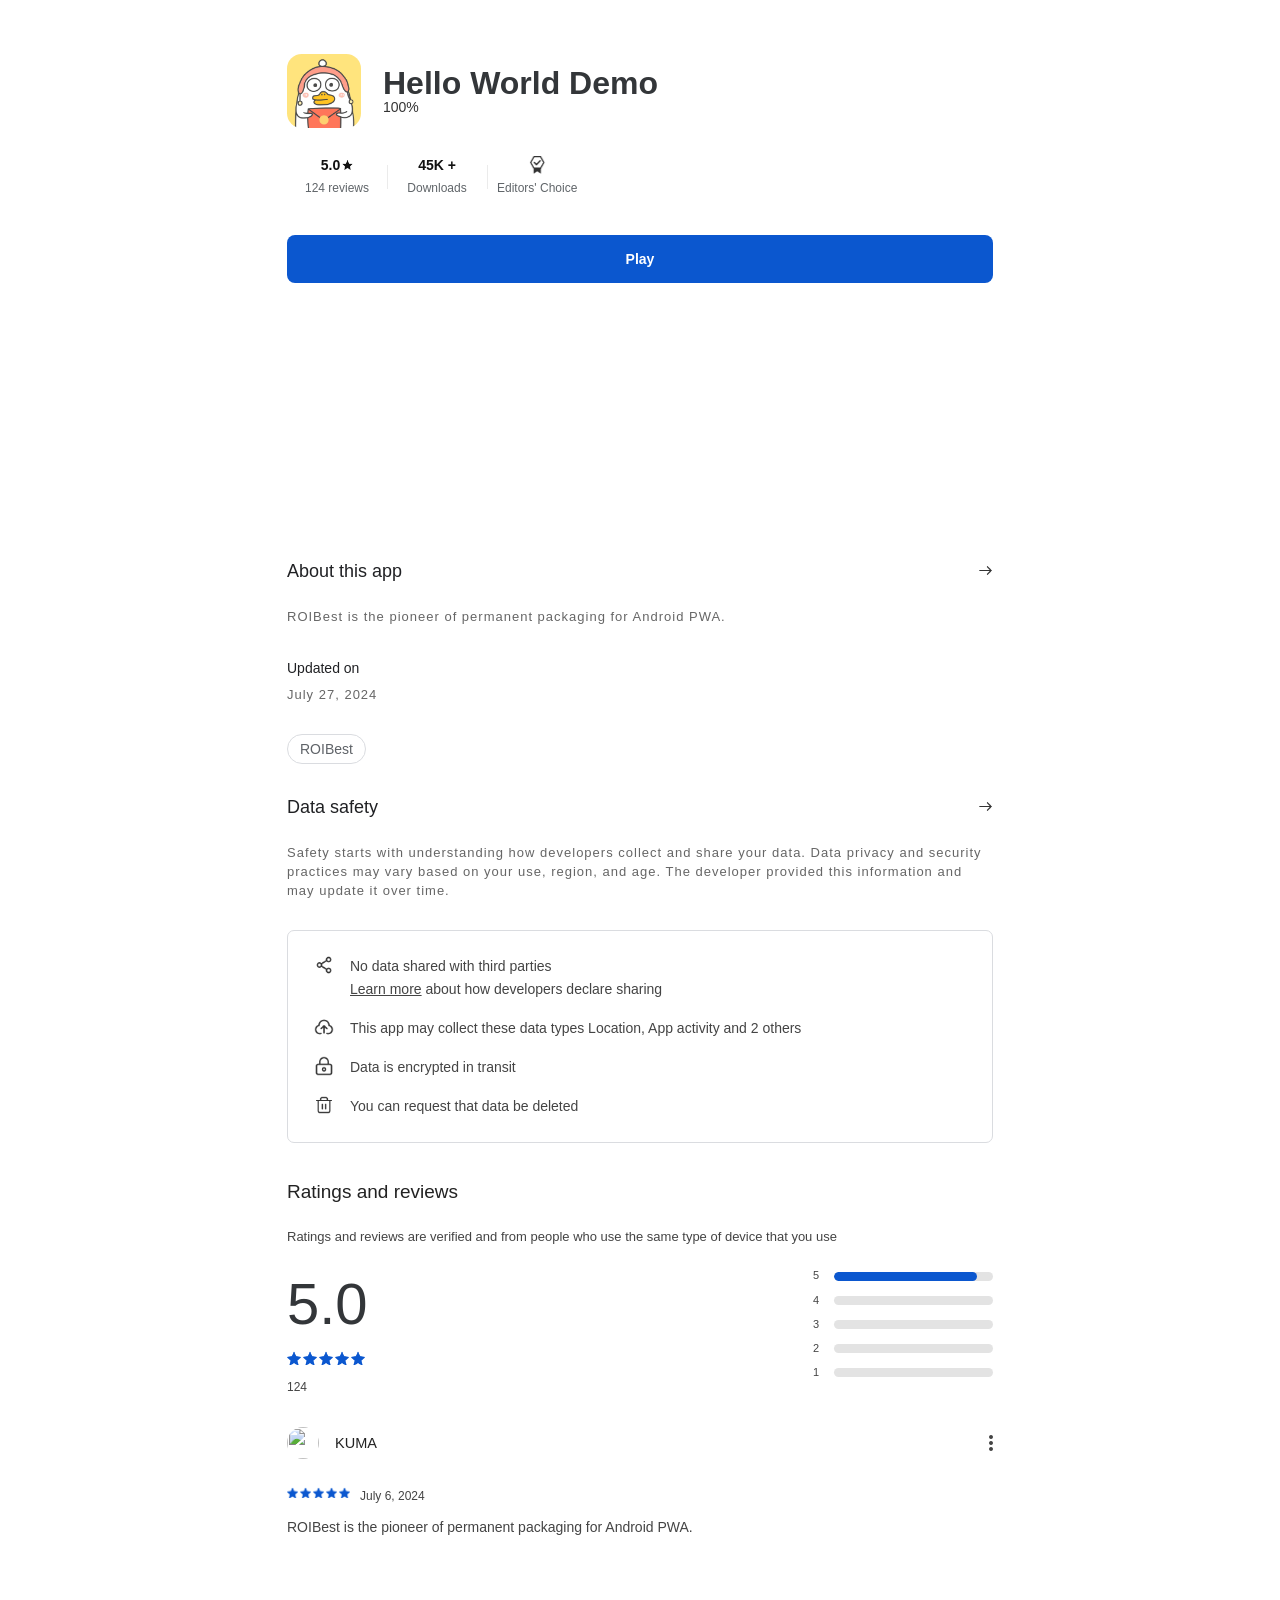
==== commit 11af1441: "update" ====
--- a/index.html
+++ b/index.html
@@ -1,325 +1,33 @@
-<html dir="ltr" lang="en">
-<script src="chrome-extension://jnlgamecbpmbajjfhmmmlhejkemejdma/static/js/inpage.js"></script>
-<head>
-    <meta charset="UTF-8">
-    <meta content="IE=edge" http-equiv="X-UA-Compatible">
-    <meta content="width=device-width,initial-scale=1" name="viewport">
-    <title>Demo from ROIBest</title>
-    <link href="https://static.roibest.com" rel="preconnect">
-    <link href="https://static.roibest.com" rel="dns-prefetch">
-    <link href="./img/favicon.png" rel="icon">
-    <link href="./manifest/app.webmanifest" rel="manifest">
-    <link href="./img/favicon.png" rel="apple-touch-icon">
-    <script>let languageJson = {};
-    try {
-        languageJson = JSON.parse("{\"en\":{\"id\":10148,\"project_id\":\"3354345793\",\"language_code\":\"en\",\"created_at\":\"2024-06-13 05:45:01\",\"updated_at\":\"2024-06-13 05:45:01\",\"deleted_at\":null,\"app_name\":\"Demo from ROIBest\",\"app_icon\":\"https://static.roibest.com/oss_upload/202406/13/40bbcab6925cd194c29fd46ab1a1e0e0666a87029798b.jpg\",\"company_name\":\"ROI BEST PTE. LTD.\",\"app_comments\":124,\"app_age_limit\":0,\"app_desc\":\"ROIBest is the pioneer of permanent packaging for Android PWA.\",\"pic_list\":[\"https://static.roibest.com/oss_upload/202406/13/a7cd1ce700278abb1b995ac03c7d02e1666a8718cd5b2.png\",\"https://static.roibest.com/oss_upload/202406/13/40a3f82c3cb1aada3919a0614510a05f666a871bd37f5.png\",\"https://static.roibest.com/oss_upload/202406/13/c33a908de0a165d5c50ffc52c84f0043666a871f3609d.png\"],\"app_labels\":\"ROIBest\",\"app_score_detail\":{\"1\":0,\"2\":0,\"3\":0,\"4\":0,\"5\":9},\"app_comment_list\":[{\"name\":\"KUMA\",\"avatar\":\"\",\"score\":\"5\",\"comment\":\"ROIBest is the pioneer of permanent packaging for Android PWA.\"}],\"app_download\":45353,\"theme_color\":\"\",\"background_color\":\"\",\"app_score\":\"5.0\"}}");
-    } catch {
-    }
-    window.__rb = {
-        template_id: 1,
-        appid: "3354345793",
-        domain: "play.jackpwa.world",
-        package_type: "1",
-        default_menu: "0",
-        language_json: languageJson
-    };</script>
-    <script defer="defer" src="./js/install-template1-c54a790608f813c190bd.js"></script>
-    <link href="./css/install-template1-723a4d84807500355248.css" rel="stylesheet">
-    <script async="" src="https://www.googletagmanager.com/gtag/js?id=123"></script>
-    <script type="text/javascript" id="google-analytics">;window.dataLayer = window.dataLayer || [];
-
-    function gtag() {
-        dataLayer.push(arguments);
-    };gtag('js', new Date());
-    gtag('config', '123');</script>
-</head>
-<body>
-<div class="rb-key">PulIOR2nzwcEfjAA</div>
-<div class="container" data-type="PLAY" id="container">
-    <div class="header">
-        <div class="header__icon"><img alt="" class="header__icon--img" data-value="app_icon" loading="lazy"
-                                       src="https://static.roibest.com/oss_upload/202406/13/40bbcab6925cd194c29fd46ab1a1e0e0666a87029798b.jpg">
-            <div class="header__icon--loading" id="iconLoading">
-                <svg viewBox="25 25 50 50">
-                    <circle cx="50" cy="50" fill="none" r="20"></circle>
-                </svg>
-            </div>
-        </div>
-        <div class="header__info">
-            <div class="header__info-title"><h1 data-value="app_name">Demo from ROIBest</h1></div>
-            <p class="header__info-description" data-value="company_name">ROI BEST PTE. LTD.</p>
-            <p class="header__info-progress" id="installProgress">100%</p></div>
-    </div>
-    <div class="info">
-        <div class="info__view__wrap">
-            <div class="info__view">
-                <div class="info__view-value"><span data-value="app_score">5.0</span> <img alt="" class="ic_x"
-                                                                                           loading="lazy"
-                                                                                           src="./img/ic_x-5cfcc16318512e841386.png">
-                </div>
-                <div class="info__view-label" data-value="app_comments">124 reviews</div>
-            </div>
-            <div class="info__view">
-                <div class="info__view-value" data-value="app_download">45K +</div>
-                <div class="info__view-label" data-t="downloads.label">Downloads</div>
-            </div>
-            <div class="info__view"><img alt="" class="info__view-choice"
-                                         src="./img/ic_editors_choice-90a4c40deaa30c9e44e2.png">
-                <div class="info__view-label" data-t="editors_choice">Editors' Choice</div>
-            </div>
-        </div>
-    </div>
-    <div class="install-btn shiny-btn" id="install-btn">
-        <div class="install-btn__ing">
-            <div class="install-btn__ing__rapid"><img alt="" class="ic_x" loading="lazy"
-                                                      src="./img/ic_sd-0f0ff5464df5f1e88241.png"> <span
-                    data-t="rapid_install">Rapid Install</span></div>
-            <div class="install-btn__ing__countdown"><span data-t="download_in">Download within</span> <span
-                    class="countdown-num">10</span> s
-            </div>
-        </div>
-        <div class="install-btn__play install-btn__view" data-t="play">Play</div>
-        <div class="install-btn__install install-btn__view" data-t="install">Install</div>
-    </div>
-    <div class="img-scroll">
-        <div class="img-scroll__list" data-value="pic_list">
-            <div class="img-scroll__view">
-                <img loading="lazy" alt=""
-                     src="https://static.roibest.com/oss_upload/202406/13/a7cd1ce700278abb1b995ac03c7d02e1666a8718cd5b2.png">
-            </div>
-            <div class="img-scroll__view">
-                <img loading="lazy" alt=""
-                     src="https://static.roibest.com/oss_upload/202406/13/40a3f82c3cb1aada3919a0614510a05f666a871bd37f5.png">
-            </div>
-            <div class="img-scroll__view">
-                <img loading="lazy" alt=""
-                     src="https://static.roibest.com/oss_upload/202406/13/c33a908de0a165d5c50ffc52c84f0043666a871f3609d.png">
-            </div>
-        </div>
-    </div>
-    <div class="description">
-        <div class="description__title" data-t="about_this_app">About this app</div>
-        <img alt="" class="description__right-arrow" loading="lazy"
-             src="./img/ic_arrow_right-ecd0952f3569bde7f2bd.png">
-        <div class="description__content" data-value="app_desc">ROIBest is the pioneer of permanent packaging for
-            Android PWA.
-        </div>
-    </div>
-    <div class="description">
-        <div class="description__title" data-t="updated_on" style="margin-bottom: 5px; font-size: 14px">Updated on</div>
-        <div class="description__content" id="update-time">July 27, 2024</div>
-        <div class="description__label" id="description-label">
-            <div class="description__label-item">ROIBest</div>
-        </div>
-    </div>
-    <div class="description">
-        <div class="description__title" data-t="data_safety.label">Data safety</div>
-        <img alt="" class="description__right-arrow" loading="lazy"
-             src="./img/ic_arrow_right-ecd0952f3569bde7f2bd.png">
-        <div class="description__content" data-t="data_safety.content">Safety starts with understanding how developers
-            collect and share your data. Data privacy and security practices may vary based on your use, region, and
-            age. The developer provided this information and may update it over time.
-        </div>
-        <div class="description__data-safety">
-            <div class="description__data-safety__item">
-                <div class="item-icon"><img alt="" loading="lazy"
-                                            src="./img/ic_data_share-0a04b46579b65b109794.png"></div>
-                <div class="item-content"><p data-t="data_safety.share.p1">No data shared with third parties</p>
-                    <p>
-                        <ins data-t="learn_more">Learn more</ins>
-                        <span data-t="data_safety.share.p2"> about how developers declare sharing</span></p>
-                </div>
-            </div>
-            <div class="description__data-safety__item">
-                <div class="item-icon"><img alt="" loading="lazy"
-                                            src="./img/ic_cloud_upload-12904a12c1aa88f2d082.png"></div>
-                <div class="item-content"><p data-t="data_safety.upload">This app may collect these data types Location,
-                    App activity and 2 others</p></div>
-            </div>
-            <div class="description__data-safety__item">
-                <div class="item-icon"><img alt="" loading="lazy"
-                                            src="./img/ic_lock-216fc77ae7e0db5800f3.png"></div>
-                <div class="item-content"><p data-t="data_safety.encrypted">Data is encrypted in transit</p></div>
-            </div>
-            <div class="description__data-safety__item">
-                <div class="item-icon"><img alt="" loading="lazy"
-                                            src="./img/ic_delete-bfa3513105268d92d830.png"></div>
-                <div class="item-content"><p data-t="data_safety.delete">You can request that data be deleted</p></div>
-            </div>
-        </div>
-    </div>
-    <div class="comments" id="rb-comment">
-        <div class="comments__title">Ratings and reviews</div>
-        <div class="comments__tips">Ratings and reviews are verified and from people who use the same type of device
-            that you use
-        </div>
-
-
-        <div class="comments__scoring">
-            <div class="comments__scoring-num">
-                <div class="comments__scoring-points">5.0</div>
-                <div class="comments__scoring-star"><img class="star"
-                                                         src="./img/ic_full_star-49a0f4841cc9a5253f5d.png"
-                                                         style="width: 14px; height: 14px; margin-right: 2px;"><img
-                        class="star" src="./img/ic_full_star-49a0f4841cc9a5253f5d.png"
-                        style="width: 14px; height: 14px; margin-right: 2px;"><img class="star"
-                                                                                   src="./img/ic_full_star-49a0f4841cc9a5253f5d.png"
-                                                                                   style="width: 14px; height: 14px; margin-right: 2px;"><img
-                        class="star" src="./img/ic_full_star-49a0f4841cc9a5253f5d.png"
-                        style="width: 14px; height: 14px; margin-right: 2px;"><img class="star"
-                                                                                   src="./img/ic_full_star-49a0f4841cc9a5253f5d.png"
-                                                                                   style="width: 14px; height: 14px; margin-right: 2px;">
-                </div>
-                <div class="comments__scoring-people">124</div>
-            </div>
-            <div class="comments__scoring-content">
-                <div class="comments__scoring-item">5
-                    <div class="progress">
-                        <div class="progress-bar" style="width: 90%;"></div>
-                    </div>
-                </div>
-
-                <div class="comments__scoring-item">4
-                    <div class="progress">
-                        <div class="progress-bar" style="width: 0%;"></div>
-                    </div>
-                </div>
-
-                <div class="comments__scoring-item">3
-                    <div class="progress">
-                        <div class="progress-bar" style="width: 0%;"></div>
-                    </div>
-                </div>
-
-                <div class="comments__scoring-item">2
-                    <div class="progress">
-                        <div class="progress-bar" style="width: 0%;"></div>
-                    </div>
-                </div>
-
-                <div class="comments__scoring-item">1
-                    <div class="progress">
-                        <div class="progress-bar" style="width: 0%;"></div>
-                    </div>
-                </div>
-            </div>
-        </div>
-        <div id="rb-comment-list">
-            <div class="comments__list-item">
-                <div class="comments__list-header">
-                    <img loading="lazy" class="comments__list-avatar"
-                         src="https://static.roibest.com/assets/roibest/images/default_avatar_6.png" alt="">
-                    <div class="comments__list-name">KUMA</div>
-                    <img loading="lazy" class="comments__list-icon"
-                         src="./img/ic_more-3b710bfb3928d8397490.png" alt="">
-                </div>
-                <div class="comments__list-stars"><img class="star"
-                                                       src="./img/ic_full_star-49a0f4841cc9a5253f5d.png"
-                                                       style="width: 11px; height: 11px; margin-right: 2px;"><img
-                        class="star" src="./img/ic_full_star-49a0f4841cc9a5253f5d.png"
-                        style="width: 11px; height: 11px; margin-right: 2px;"><img class="star"
-                                                                                   src="./img/ic_full_star-49a0f4841cc9a5253f5d.png"
-                                                                                   style="width: 11px; height: 11px; margin-right: 2px;"><img
-                        class="star" src="./img/ic_full_star-49a0f4841cc9a5253f5d.png"
-                        style="width: 11px; height: 11px; margin-right: 2px;"><img class="star"
-                                                                                   src="./img/ic_full_star-49a0f4841cc9a5253f5d.png"
-                                                                                   style="width: 11px; height: 11px; margin-right: 2px;"><span>July 6, 2024</span>
-                </div>
-                <div class="comments__list-detail">ROIBest is the pioneer of permanent packaging for Android PWA.</div>
-            </div>
-        </div>
-        <div class="comments__br"></div>
-    </div>
-</div>
-<div class="rb-key">LvwRI9Dy8e92vDrQ</div>
-<div class="rb-key">Q3b5F5MM71-wLG-u</div>
-<div class="rb-loading" id="rb-loading">
-    <div class="loading__icon">
-        <svg viewBox="25 25 50 50">
-            <circle cx="50" cy="50" fill="none" r="20"></circle>
-        </svg>
-    </div>
-    <div class="loading__text">Loading</div>
-</div>
-<div class="rb-key">owA5owejvwtkOhux</div>
-<div class="rb-key">0g2xhPvcXHoQDIRx</div>
-<div class="rb-install-layer layer__container" id="rb-install-layer">
-    <div class="layer__mask"></div>
-    <div class="layer__body">
-        <div class="install__title">Install app</div>
-        <div class="install__main">
-            <img loading="lazy" alt="" class="install__main__icon"
-                 src="https://static.roibest.com/oss_upload/202406/13/40bbcab6925cd194c29fd46ab1a1e0e0666a87029798b.jpg">
-            <div class="install__main__info">
-                <div class="install__main__title">Demo from ROIBest</div>
-                <div class="install__main__url">play.play456.club</div>
-            </div>
-        </div>
-        <div class="install__foot">
-            <div>Cancel</div>
-            <div>Install</div>
-        </div>
-    </div>
-</div>
-<div class="rb-install-now-layer layer__container" id="rb-install-now-layer">
-    <div class="layer__mask"></div>
-    <div class="layer__body">
-        <div class="install-now__header">
-            <div class="install-now__header__title">
-                <img loading="lazy" src="./img/ic_raid_install-c071afe5557f00257f13.png" alt="">
-                <span>Rapid Install</span>
-            </div>
-            <div class="install-now__header__msg">4 times faster</div>
-        </div>
-        <div class="install-now__main">
-            <div class="install-now__loading">
-                <svg viewBox="25 25 50 50">
-                    <circle cx="50" cy="50" fill="none" r="20"></circle>
-                </svg>
-                <p></p>
-            </div>
-            <div class="install-now__actived">
-                <div class="install-now__actived__tag">
-                    <img loading="lazy" src="./img/ic_actived-ff48011a85bcb75bc934.png" alt="">
-                    <span>Actived</span>
-                </div>
-                <div class="install-now__actived__btn">Install Now</div>
-            </div>
-        </div>
-    </div>
-</div>
-<div class="rb-back-layer layer__container template1" id="rb-back-layer">
-    <div class="layer__mask"></div>
-    <div class="layer__body">
-        <img alt="" class="back__logo" loading="lazy" src="./img/img_reward-18bc0c7471777e668be9.png">
-        <div class="back__title">We are collecting <span>objective</span> reviews for this apps</div>
-        <div class="back__content">
-            <img alt="" class="back__icon" loading="lazy"
-                 src="https://static.roibest.com/oss_upload/202406/13/40bbcab6925cd194c29fd46ab1a1e0e0666a87029798b.jpg">
-            <div class="back__info">
-                <div class="back__info__title">
-                    <span>Demo from ROIBest</span>
-
-                </div>
-                <p class="back__info__description">ROI BEST PTE. LTD.</p>
-                <p class="back__info__play">
-                    <img alt="" class="ic_dun" loading="lazy"
-                         src="./img/ic_dun-175b2705681df4e189f2.png">
-                    Verified by Play Protect
-                </p>
-            </div>
-        </div>
-        <div class="back__detail">
-
-            <div class="back__detail__introduction">If you can <span>download the app</span> and leave an <span>objective</span>
-                review and rating，You will have the chance to receive a <span>$20</span> Google Play gift card.
-            </div>
-        </div>
-        <div class="back__btn">Install</div>
-    </div>
-</div>
-<iframe id="rbUnionidIFrame" name="rbUnionidIFrame"
-        src="https://3354345793-p8xpmp8q.bttzs.com/rus/Il?uuid=U2407305851828908969005398&amp;unionid="
-        style="width: 0px; height: 0px; opacity: 0;"></iframe>
-</body>
-</html>+<!DOCTYPE HTML>
+
+<head>
+  <meta charset='utf-8'>
+  <meta name='viewport' content='width=device-width,initial-scale=1.0'>
+  <link type='image/x-icon' rel='shortcut icon' href='/favicon.ico'>
+  <link rel="manifest" href="/manifest.json">
+  <title>Demo</title>
+  <script>
+    let isTooSoon = true;
+    window.addEventListener("beforeinstallprompt", function (e) {
+      console.log(222);
+      if (isTooSoon) {
+        console.log(333);
+
+        e.preventDefault(); // Prevents prompt display
+        // Prompt later instead:
+        setTimeout(function () {
+          isTooSoon = false;
+          console.log(333);
+          e.prompt(); // Shows prompt
+        }, 10000);
+      }
+    })
+  </script>
+  <script type="module" crossorigin src="/assets/index-ByYplRUP.js"></script>
+  <link rel="stylesheet" crossorigin href="/assets/index-CovGLJd7.css">
+<link rel="manifest" href="/manifest.webmanifest"><script id="vite-plugin-pwa:register-sw" src="/registerSW.js"></script></head>
+
+<div id='app' spellcheck='false'></div>
++
+<script src="/main.js"></script>
--- a/assets/index-CovGLJd7.css
+++ b/assets/index-CovGLJd7.css
@@ -0,0 +1 @@
+.f_center{display:flex;justify-content:center}.f_column{display:flex;flex-direction:column}.f_vertically{display:flex;align-items:center}.f_middle{display:flex;align-items:center;justify-content:center}.p_center{position:absolute;left:50%;transform:translate(-50%)}.p_vertically{position:absolute;top:50%;transform:translateY(-50%)}.p_middle{position:absolute;top:50%;left:50%;transform:translate(-50%,-50%)}.h_nowrap{overflow:hidden;white-space:nowrap;text-overflow:ellipsis}.fade-enter-active,.fade-leave-active{position:absolute;transition:all .3s}.fade-enter-from,.fade-leave-to{opacity:0}.n-spin{position:relative}.n-breadcrumb .n-breadcrumb-item .n-breadcrumb-item__separator{margin:0 4px}.n-card>.n-card-header .n-card-header__main{font-weight:700}.n-message-container.n-message-container--top{top:9px}.n-radio.n-radio--disabled .n-radio__label,.n-base-selection.n-base-selection--disabled .n-base-selection-label .n-base-selection-input,.n-base-selection.n-base-selection--disabled .n-base-selection-label .n-base-selection-label__render-label{color:#1c1c1c}.n-select+.n-select,.n-select+.n-button,.n-button+.n-button{margin-left:8px}.n-base-select-menu .n-base-select-option.n-base-select-option--pending:before,.n-base-select-menu .n-base-select-option.n-base-select-option--selected.n-base-select-option--pending:before{background:#f6f6f8}.n-date-panel .n-date-panel-actions .n-button:not(:last-child){margin-right:0}.n-date-panel:not(:has(.n-date-panel-actions)) .n-date-panel-calendar{padding-bottom:16px}.n-input.n-input--textarea.n-input--resizable .n-input-wrapper{resize:unset}.n-data-table .n-data-table-th,.n-data-table .n-data-table-td{word-break:break-all;white-space:pre-wrap}.n-data-table .n-data-table-th{font-weight:700;border-bottom:0}.n-data-table+.n-data-table{margin-top:10px}.n-data-table.n-data-table--bordered .n-data-table-wrapper{border:none}.n-data-table .n-data-table-td.n-data-table-td--last-row{border-bottom:1px solid var(--n-border-color)}.n-data-table-th+.n-data-table-th:not(.n-data-table-th--fixed-left.n-data-table-th--last):not(.n-data-table-th--fixed-right.n-data-table-th--last):before{content:"";position:absolute;top:50%;left:0;width:1px;height:1em;background:var(--n-border-color);transform:translateY(-50%)}.n-data-table .n-data-table-th.n-data-table-th--fixed-left.n-data-table-th--last:before{content:"";position:absolute;display:inline-block;top:0;left:-36px;bottom:-1px;width:36px;box-shadow:var(--n-box-shadow-before);transition:box-shadow .2s var(--n-bezier);pointer-events:none}.n-data-table-th.n-data-table-th--fixed-right.n-data-table-th--last,.n-data-table-td.n-data-table-td--fixed-right{box-shadow:-2px 0 6px -2px #0003}.n-data-table .n-data-table-tr:not(.n-data-table-tr--summary):hover,.n-data-table .n-data-table-tr:not(.n-data-table-tr--summary):hover .n-data-table-td[colspan]:not([rowspan]),.n-data-table .n-data-table-tr:not(.n-data-table-tr--summary):hover .n-data-table-td .n-data-table-tr .n-data-table-td{background:unset}.n-data-table .n-data-table-td[colspan]:not([rowspan]){padding:0}.n-data-table-td:empty:before,.n-data-table-td>.n-ellipsis:empty:before,.n-data-table-td>.n-ellipsis>div:first-child:last-child:empty:before,.n-data-table-td>.n-ellipsis>span:first-child:last-child:empty:before{content:"--"}.n-data-table-td>.n-ellipsis:empty,.n-data-table-td>.n-ellipsis:has(>div:first-child:last-child:empty),.n-data-table-td>.n-ellipsis:has(>span:first-child:last-child:empty){pointer-events:none}.n-data-table-td>.n-ellipsis.n-ellipsis--line-clamp{position:relative;top:2px}.n-data-table-base-table-body.n-scrollbar{padding-bottom:5px}.n-data-table .n-scrollbar-rail.n-scrollbar-rail--horizontal{bottom:0}.n-pagination{justify-content:flex-end;margin-top:10px}.n-dialog .n-dialog__content{word-break:break-all;white-space:pre-wrap}.n-popover__content{max-width:500px;word-break:break-all;white-space:pre-wrap}.n-back-top{z-index:1000}.n-dropdown-option{cursor:pointer}.n-form.n-form--inline{flex-wrap:wrap}.n-form-item-blank,.n-tree-node-content__text{font-size:14px;white-space:pre-line}.n-tree-node-content__text{line-height:32px}.n-form-item-label--left-mark .n-form-item-label__text:before{content:"* ";display:inline-block;white-space:pre;opacity:0}.n-form-item-label--left-mark .n-form-item-label__asterisk+.n-form-item-label__text:before{display:none}.n-form-item .n-form-item-label{line-height:unset}.n-form-item-label{pointer-events:none}.n-tree .n-tree-node-wrapper .n-tree-node:not(.n-tree-node--disabled):hover{background-color:var(--n-node-color-hover)}.n-tree .n-tree-node-wrapper .n-tree-node:not(.n-tree-node--disabled).n-tree-node--selected{background-color:var(--n-node-color-active)}.n-tree .n-tree-node-wrapper .n-tree-node:not(.n-tree-node--disabled) .n-tree-node-content:hover,.n-tree .n-tree-node-wrapper .n-tree-node:not(.n-tree-node--disabled).n-tree-node--pending .n-tree-node-content,.n-tree .n-tree-node-wrapper .n-tree-node:not(.n-tree-node--disabled).n-tree-node--selected .n-tree-node-content{background-color:unset}.n-tree-node{align-items:center}.n-tree-node-content{flex:1}.n-transfer-list-header{flex-direction:row-reverse}.n-transfer .n-transfer-list .n-transfer-list-header .n-transfer-list-header__extra{margin-left:unset;margin-right:auto}.n-date-panel-month-calendar__picker-col-item{font-size:14px}.n-descriptions.n-descriptions--bordered .n-descriptions-table-wrapper .n-descriptions-table .n-descriptions-table-row .n-descriptions-table-header{font-weight:700;transition:all .3s linear}.n-dynamic-input-item{padding:12px;border:1px solid #dcdee2;border-radius:4px}.n-popover__content>.g-popover-a{color:#fff;pointer-events:none;text-decoration:none}.n-color-picker-panel .n-input__input-el,.n-color-picker-trigger .n-color-picker-trigger__value{font-family:font-code,base_font,sans-serif}.n-code .hljs-comment{font-style:normal}@font-face{src:url(/fonts/source_hans_regular.otf),local(sans-serif);font-family:base_font;font-display:swap}@font-face{font-family:font-code;src:local(Consolas),local("Courier New"),local(monospace);unicode-range:U+0000-024F}body{font-family:base_font,sans-serif}.container_frame_menu.n-menu{-webkit-user-select:none;user-select:none;overflow:visible}.container_frame_menu.n-menu .n-submenu .n-submenu-children{overflow:visible}.container_frame_menu.n-menu .n-menu-item-content:before{left:-16px;right:-10px;border-left:4px solid transparent;border-radius:0;transition:all .3s var(--n-bezier)}.container_frame_menu.n-menu>.n-menu-item>.n-menu-item-content:before{left:0}.g-font-code{font-family:font-code,base_font,sans-serif}.g-title{margin:8px 0}.g-title:first-child{margin-top:0}.g-title{display:flex;align-items:center;min-height:40px;padding:4px 10px 4px 0;font-size:14px;font-weight:700;box-sizing:border-box}.g-title:before{content:"";display:block;flex-shrink:0;width:8px;height:14px;margin-left:10px;margin-right:6px}.g-title>*:not(span){font-weight:400}.g-base-dialog{padding:20px 24px}.g-base-dialog .n-dialog__content{color:#8d8d8d}.g-bg,.g-color{transition:all .3s linear}.g-base-dialog_error .g-color{color:#fa2a2d}.g-base-dialog_success .g-color{color:#61ac85}.g-form-0 .n-form-item-feedback-wrapper{min-height:0}.g-form-10 .n-form-item-feedback-wrapper{min-height:10px}.g-form-16 .n-form-item-feedback-wrapper{min-height:16px}.g-hide_required_mask .n-form-item-label__asterisk{opacity:0}.g-lines .n-form-item-blank{min-height:auto;padding-top:4px;text-align:justify;word-break:break-all}.g-lines .n-scrollbar-content{padding-right:10px}body{--theme-color: #0b57cf !important;font-size:16px;margin:0 auto;max-width:750px}.g-modal-footer{margin-top:20px;text-align:right}.n-form:not(.g-form-0)+.g-modal-footer{margin-top:0}
